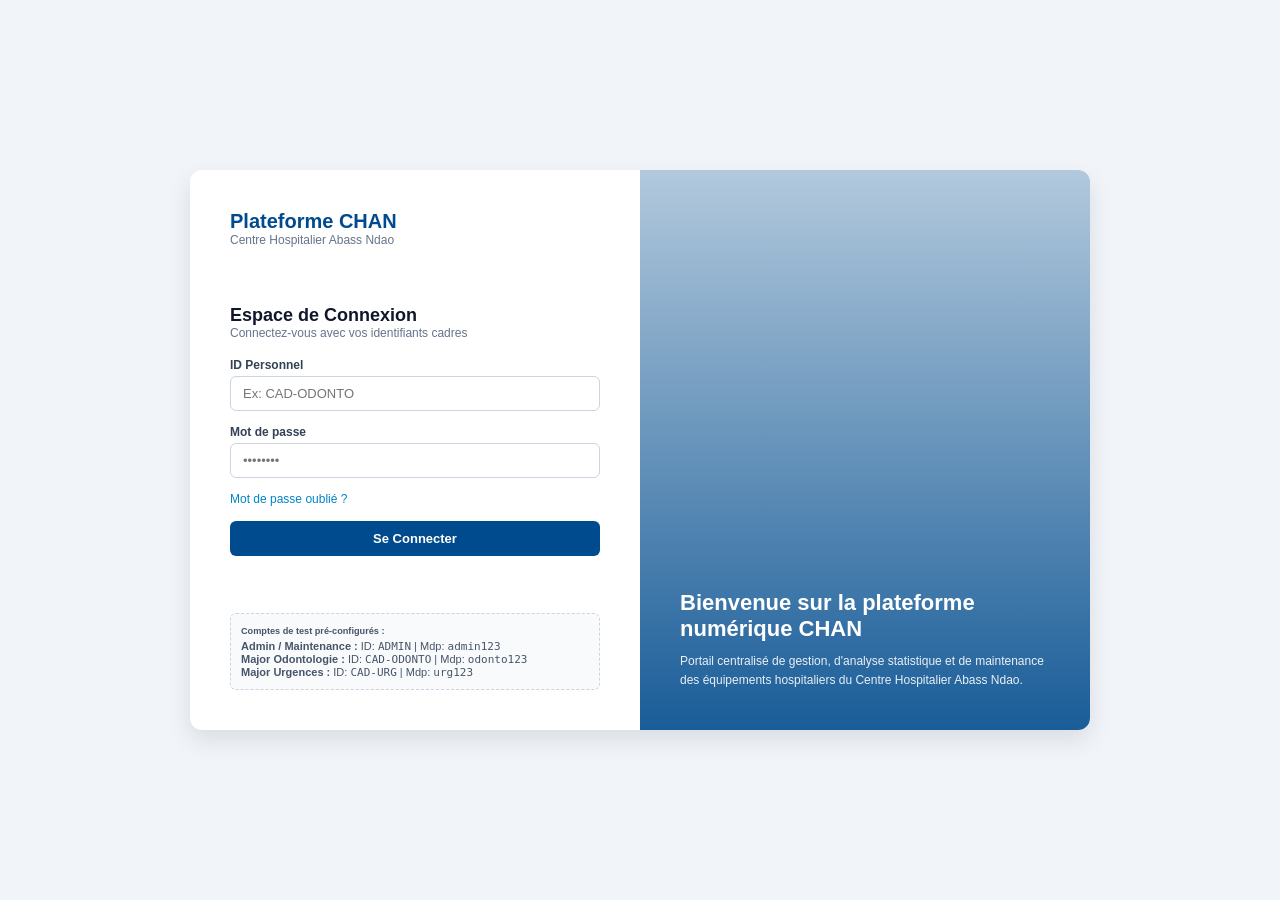
==== login.html @ df3d7df3 "Add files via upload" ====
<!DOCTYPE html>
<html lang="fr">
<head>
  <meta charset="UTF-8">
  <meta name="viewport" content="width=device-width, initial-scale=1.0">
  <title>Connexion - Plateforme Numérique CHAN</title>
  <link rel="stylesheet" href="login.css">
</head>
<body>

  <div class="login-container">
    
    <!-- CÔTÉ GAUCHE : FORMULAIRES -->
    <div class="login-left">
      <div class="brand-header">
        <h2>Plateforme CHAN</h2>
        <p>Centre Hospitalier Abass Ndao</p>
      </div>

      <!-- Formulaire de Connexion -->
      <form id="login-form" class="auth-form">
        <h3>Espace de Connexion</h3>
        <p class="subtitle">Connectez-vous avec vos identifiants cadres</p>

        <div id="error-message" class="alert alert-danger" style="display: none;"></div>

        <div class="form-group">
          <label for="username">ID Personnel</label>
          <input type="text" id="username" placeholder="Ex: CAD-ODONTO" required>
        </div>

        <div class="form-group">
          <label for="password">Mot de passe</label>
          <input type="password" id="password" placeholder="••••••••" required>
        </div>

        <div class="form-actions-links">
          <a href="#" id="link-forgot">Mot de passe oublié ?</a>
        </div>

        <button type="submit" class="btn btn-primary btn-block">Se Connecter</button>
      </form>

      <!-- Formulaire de Réinitialisation (Masqué par défaut) -->
      <form id="reset-form" class="auth-form" style="display: none;">
        <h3>Réinitialisation</h3>
        <p class="subtitle">Entrez votre ID pour recevoir les instructions</p>

        <div id="reset-success-message" class="alert alert-success" style="display: none;"></div>

        <div class="form-group">
          <label for="reset-username">ID Personnel</label>
          <input type="text" id="reset-username" placeholder="Ex: CAD-ODONTO" required>
        </div>

        <button type="submit" class="btn btn-secondary btn-block">Envoyer la demande</button>
        
        <div class="form-actions-links text-center">
          <a href="#" id="link-back-login">← Retour à la connexion</a>
        </div>
      </form>

      <!-- Comptes Démo pour Tester Facilement -->
      <div class="demo-accounts">
        <small><strong>Comptes de test pré-configurés :</strong></small>
        <ul>
          <li><strong>Admin / Maintenance :</strong> ID: <code>ADMIN</code> | Mdp: <code>admin123</code></li>
          <li><strong>Major Odontologie :</strong> ID: <code>CAD-ODONTO</code> | Mdp: <code>odonto123</code></li>
          <li><strong>Major Urgences :</strong> ID: <code>CAD-URG</code> | Mdp: <code>urg123</code></li>
        </ul>
      </div>
    </div>

    <!-- CÔTÉ DROIT : IMAGE ET BIENVENUE -->
    <div class="login-right">
      <div class="overlay"></div>
      <div class="welcome-content">
        <h1>Bienvenue sur la plateforme numérique CHAN</h1>
        <p>Portail centralisé de gestion, d'analyse statistique et de maintenance des équipements hospitaliers du Centre Hospitalier Abass Ndao.</p>
      </div>
    </div>

  </div>

  <script src="login.js"></script>
</body>
</html>
---- login.css ----
* {
  box-sizing: border-box;
  margin: 0;
  padding: 0;
}

body {
  font-family: -apple-system, BlinkMacSystemFont, "Segoe UI", Roboto, sans-serif;
  background-color: #f1f5f9;
  height: 100vh;
  display: flex;
  align-items: center;
  justify-content: center;
}

.login-container {
  display: flex;
  width: 900px;
  max-width: 95%;
  height: 560px;
  background: #ffffff;
  border-radius: 12px;
  box-shadow: 0 10px 25px rgba(0,0,0,0.1);
  overflow: hidden;
}

/* Côté Gauche */
.login-left {
  flex: 1;
  padding: 40px;
  display: flex;
  flex-direction: column;
  justify-content: space-between;
}

.brand-header h2 {
  color: #004b8d;
  font-size: 20px;
}

.brand-header p {
  color: #64748b;
  font-size: 12px;
}

.auth-form h3 {
  font-size: 18px;
  color: #0f172a;
}

.subtitle {
  font-size: 12px;
  color: #64748b;
  margin-bottom: 18px;
}

.form-group {
  margin-bottom: 14px;
}

.form-group label {
  display: block;
  font-size: 12px;
  font-weight: 600;
  color: #334155;
  margin-bottom: 4px;
}

.form-group input {
  width: 100%;
  padding: 9px 12px;
  border: 1px solid #cbd5e1;
  border-radius: 6px;
  font-size: 13px;
  outline: none;
}

.form-group input:focus {
  border-color: #0284c7;
}

.form-actions-links {
  margin-bottom: 15px;
  font-size: 12px;
}

.form-actions-links a {
  color: #0284c7;
  text-decoration: none;
}

.btn {
  padding: 10px;
  border: none;
  border-radius: 6px;
  font-weight: 600;
  cursor: pointer;
  font-size: 13px;
}

.btn-block { width: 100%; }
.btn-primary { background: #004b8d; color: white; }
.btn-secondary { background: #0284c7; color: white; }

.alert {
  padding: 8px 12px;
  font-size: 12px;
  border-radius: 6px;
  margin-bottom: 12px;
}
.alert-danger { background: #fee2e2; color: #991b1b; }
.alert-success { background: #dcfce7; color: #166534; }

.demo-accounts {
  background: #f8fafc;
  padding: 10px;
  border-radius: 6px;
  border: 1px dashed #cbd5e1;
  font-size: 11px;
  color: #475569;
}

.demo-accounts ul {
  list-style: none;
  margin-top: 4px;
}

/* Côté Droit */
.login-right {
  flex: 1;
  background: url('https://images.unsplash.com/photo-1519494026892-80bbd2d6fd0d?auto=format&fit=crop&w=800&q=80') center/cover no-repeat;
  position: relative;
  display: flex;
  align-items: flex-end;
  padding: 40px;
}

.overlay {
  position: absolute;
  top: 0; left: 0; right: 0; bottom: 0;
  background: linear-gradient(to top, rgba(0, 75, 141, 0.9), rgba(0, 75, 141, 0.3));
}

.welcome-content {
  position: relative;
  z-index: 2;
  color: white;
}

.welcome-content h1 {
  font-size: 22px;
  margin-bottom: 10px;
}

.welcome-content p {
  font-size: 12px;
  line-height: 1.6;
  opacity: 0.9;
}

.text-center { text-align: center; }
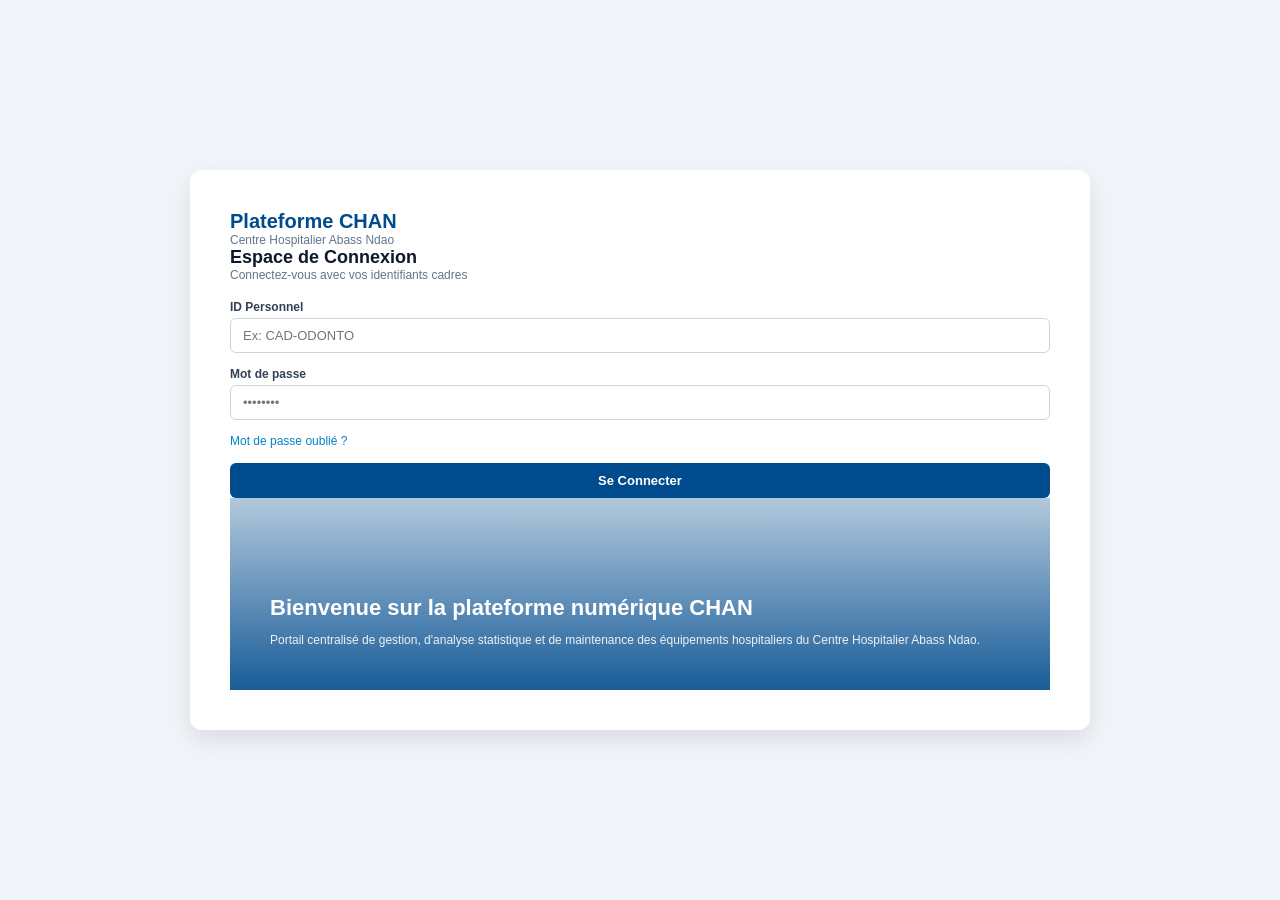
==== commit 084c8005: "Update login.html" ====
--- a/login.html
+++ b/login.html
@@ -60,7 +60,7 @@
         </div>
       </form>
 
-      <!-- Comptes Démo pour Tester Facilement -->
+      <!-- Comptes Démo pour Tester Facilement 
       <div class="demo-accounts">
         <small><strong>Comptes de test pré-configurés :</strong></small>
         <ul>
@@ -69,7 +69,7 @@
           <li><strong>Major Urgences :</strong> ID: <code>CAD-URG</code> | Mdp: <code>urg123</code></li>
         </ul>
       </div>
-    </div>
+    </div> -->
 
     <!-- CÔTÉ DROIT : IMAGE ET BIENVENUE -->
     <div class="login-right">
@@ -84,4 +84,4 @@
 
   <script src="login.js"></script>
 </body>
-</html>+</html>
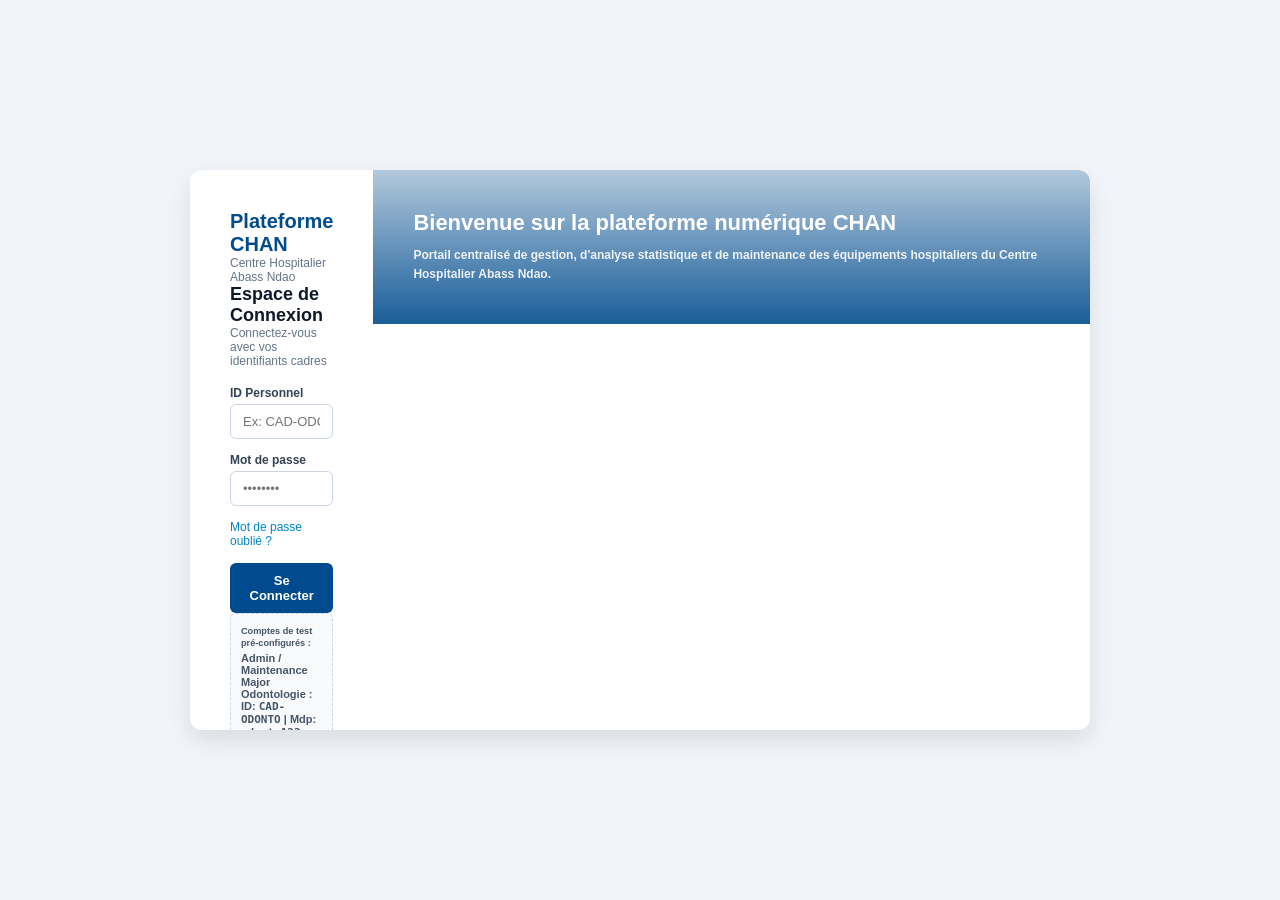
==== commit aba88f24: "Update login.html" ====
--- a/login.html
+++ b/login.html
@@ -60,16 +60,16 @@
         </div>
       </form>
 
-      <!-- Comptes Démo pour Tester Facilement 
+      <!-- Comptes Démo pour Tester Facilement -->
       <div class="demo-accounts">
         <small><strong>Comptes de test pré-configurés :</strong></small>
         <ul>
-          <li><strong>Admin / Maintenance :</strong> ID: <code>ADMIN</code> | Mdp: <code>admin123</code></li>
+          <li><strong>Admin / Maintenance <!--:</strong> ID: <code>ADMIN</code> | Mdp: <code>admin123</code></li>-->
           <li><strong>Major Odontologie :</strong> ID: <code>CAD-ODONTO</code> | Mdp: <code>odonto123</code></li>
           <li><strong>Major Urgences :</strong> ID: <code>CAD-URG</code> | Mdp: <code>urg123</code></li>
         </ul>
       </div>
-    </div> -->
+    </div> 
 
     <!-- CÔTÉ DROIT : IMAGE ET BIENVENUE -->
     <div class="login-right">
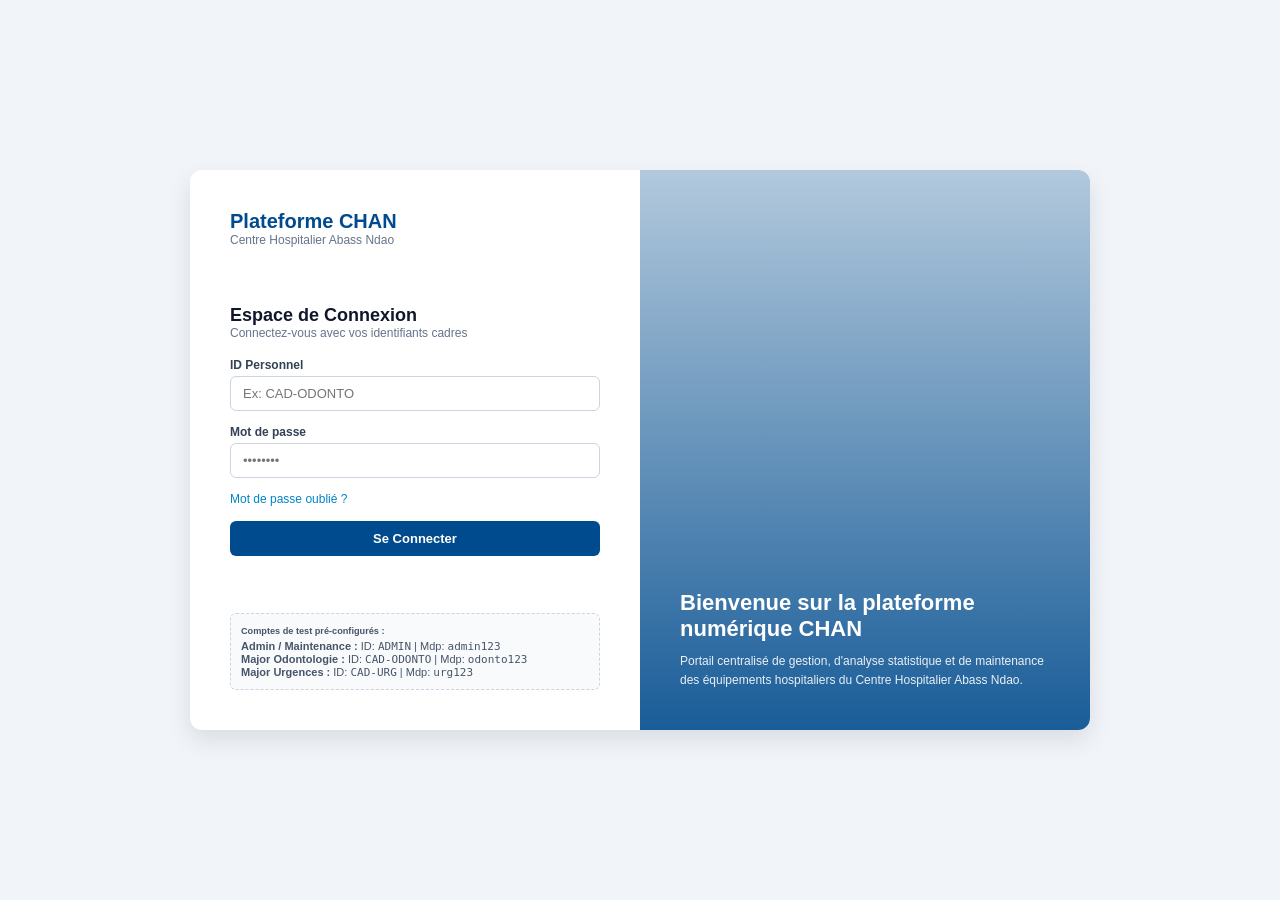
==== commit 7d3886f5: "Update login.html" ====
--- a/login.html
+++ b/login.html
@@ -64,7 +64,7 @@
       <div class="demo-accounts">
         <small><strong>Comptes de test pré-configurés :</strong></small>
         <ul>
-          <li><strong>Admin / Maintenance <!--:</strong> ID: <code>ADMIN</code> | Mdp: <code>admin123</code></li>-->
+          <li><strong>Admin / Maintenance :</strong> ID: <code>ADMIN</code> | Mdp: <code>admin123</code></li>
           <li><strong>Major Odontologie :</strong> ID: <code>CAD-ODONTO</code> | Mdp: <code>odonto123</code></li>
           <li><strong>Major Urgences :</strong> ID: <code>CAD-URG</code> | Mdp: <code>urg123</code></li>
         </ul>
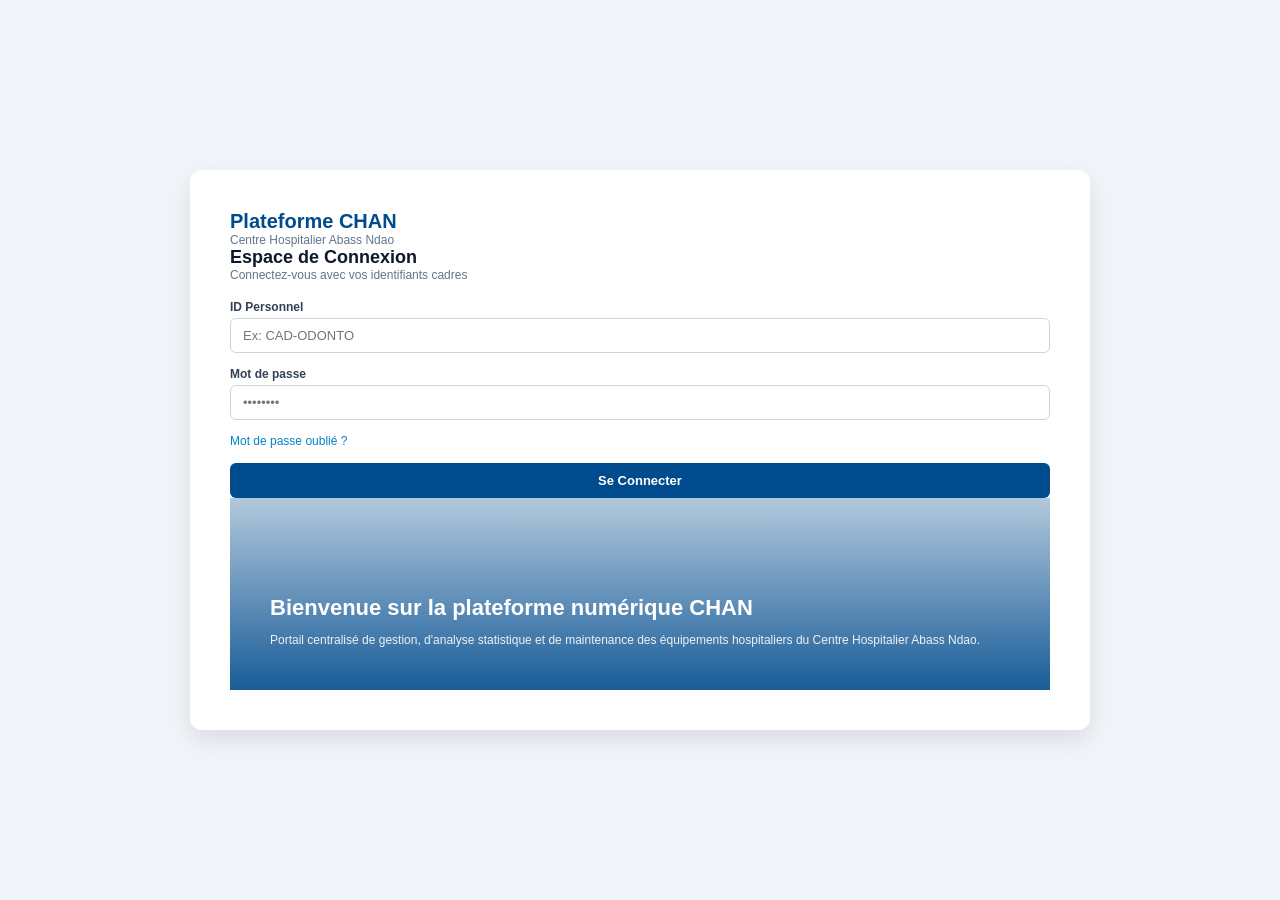
==== commit 633da456: "Update login.html" ====
--- a/login.html
+++ b/login.html
@@ -60,7 +60,7 @@
         </div>
       </form>
 
-      <!-- Comptes Démo pour Tester Facilement -->
+      <!-- Comptes Démo pour Tester Facilement 
       <div class="demo-accounts">
         <small><strong>Comptes de test pré-configurés :</strong></small>
         <ul>
@@ -69,7 +69,7 @@
           <li><strong>Major Urgences :</strong> ID: <code>CAD-URG</code> | Mdp: <code>urg123</code></li>
         </ul>
       </div>
-    </div> 
+    </div> -->
 
     <!-- CÔTÉ DROIT : IMAGE ET BIENVENUE -->
     <div class="login-right">
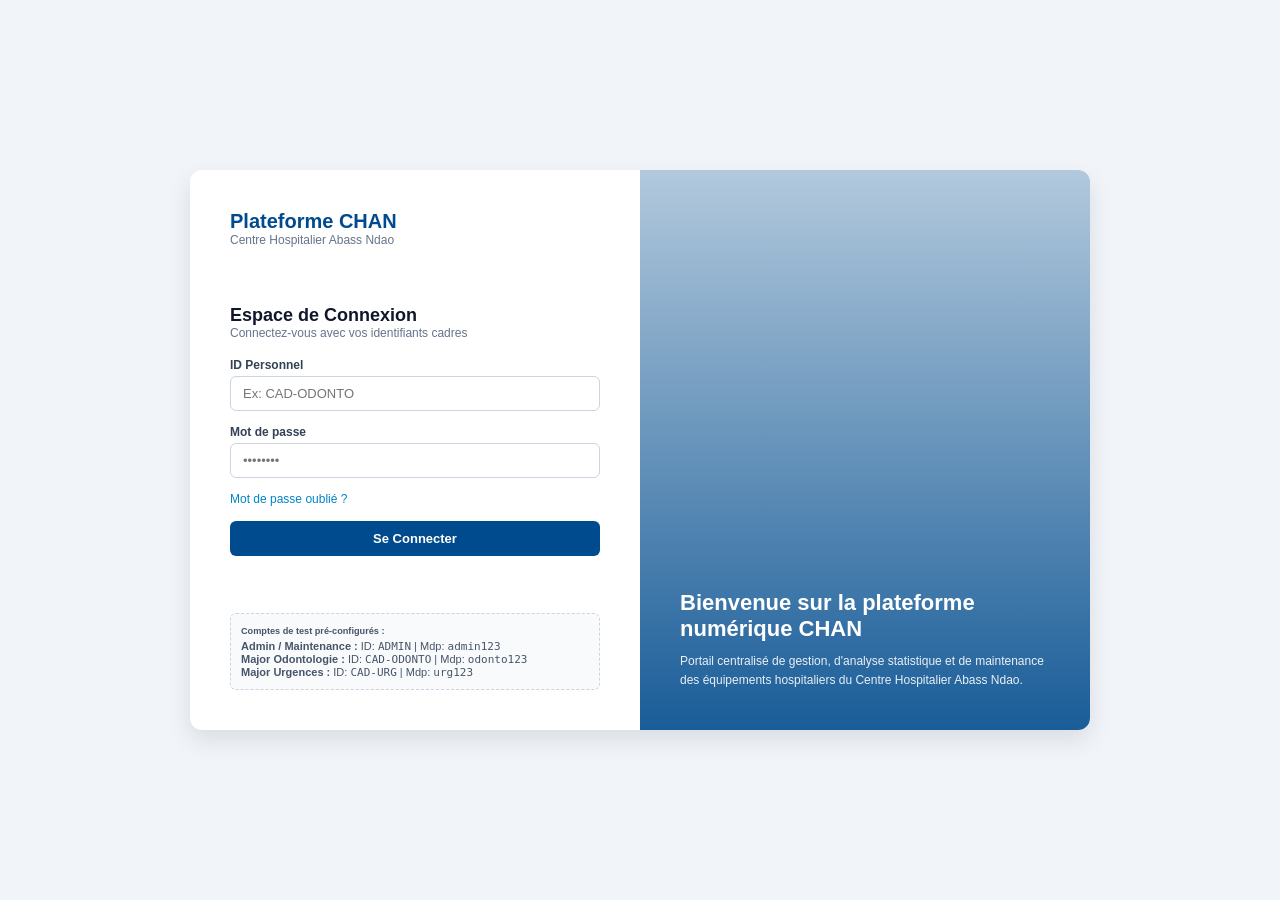
==== commit 1c433170: "Update login.html" ====
--- a/login.html
+++ b/login.html
@@ -60,7 +60,7 @@
         </div>
       </form>
 
-      <!-- Comptes Démo pour Tester Facilement 
+      <!-- Comptes Démo pour Tester Facilement -->
       <div class="demo-accounts">
         <small><strong>Comptes de test pré-configurés :</strong></small>
         <ul>
@@ -69,7 +69,7 @@
           <li><strong>Major Urgences :</strong> ID: <code>CAD-URG</code> | Mdp: <code>urg123</code></li>
         </ul>
       </div>
-    </div> -->
+    </div> 
 
     <!-- CÔTÉ DROIT : IMAGE ET BIENVENUE -->
     <div class="login-right">
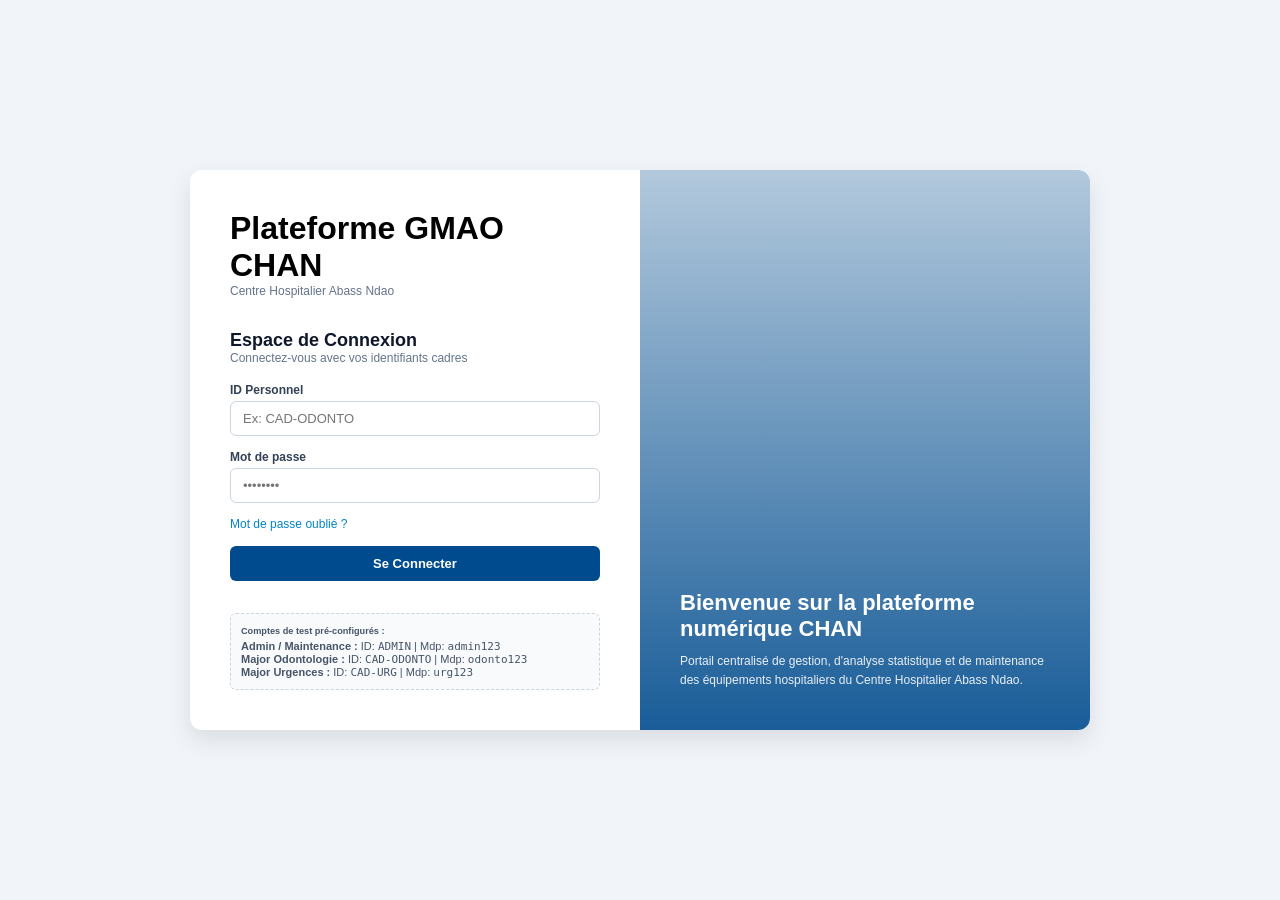
==== commit 97a34f9f: "Revise login form layout and header content Updated the login form header and improved the layout fo" ====
--- a/login.html
+++ b/login.html
@@ -13,7 +13,7 @@
     <!-- CÔTÉ GAUCHE : FORMULAIRES -->
     <div class="login-left">
       <div class="brand-header">
-        <h2>Plateforme CHAN</h2>
+        <h1>Plateforme <strong> GMAO </strong> <br/> CHAN</h1>
         <p>Centre Hospitalier Abass Ndao</p>
       </div>
 
@@ -69,7 +69,7 @@
           <li><strong>Major Urgences :</strong> ID: <code>CAD-URG</code> | Mdp: <code>urg123</code></li>
         </ul>
       </div>
-    </div> 
+    </div>
 
     <!-- CÔTÉ DROIT : IMAGE ET BIENVENUE -->
     <div class="login-right">
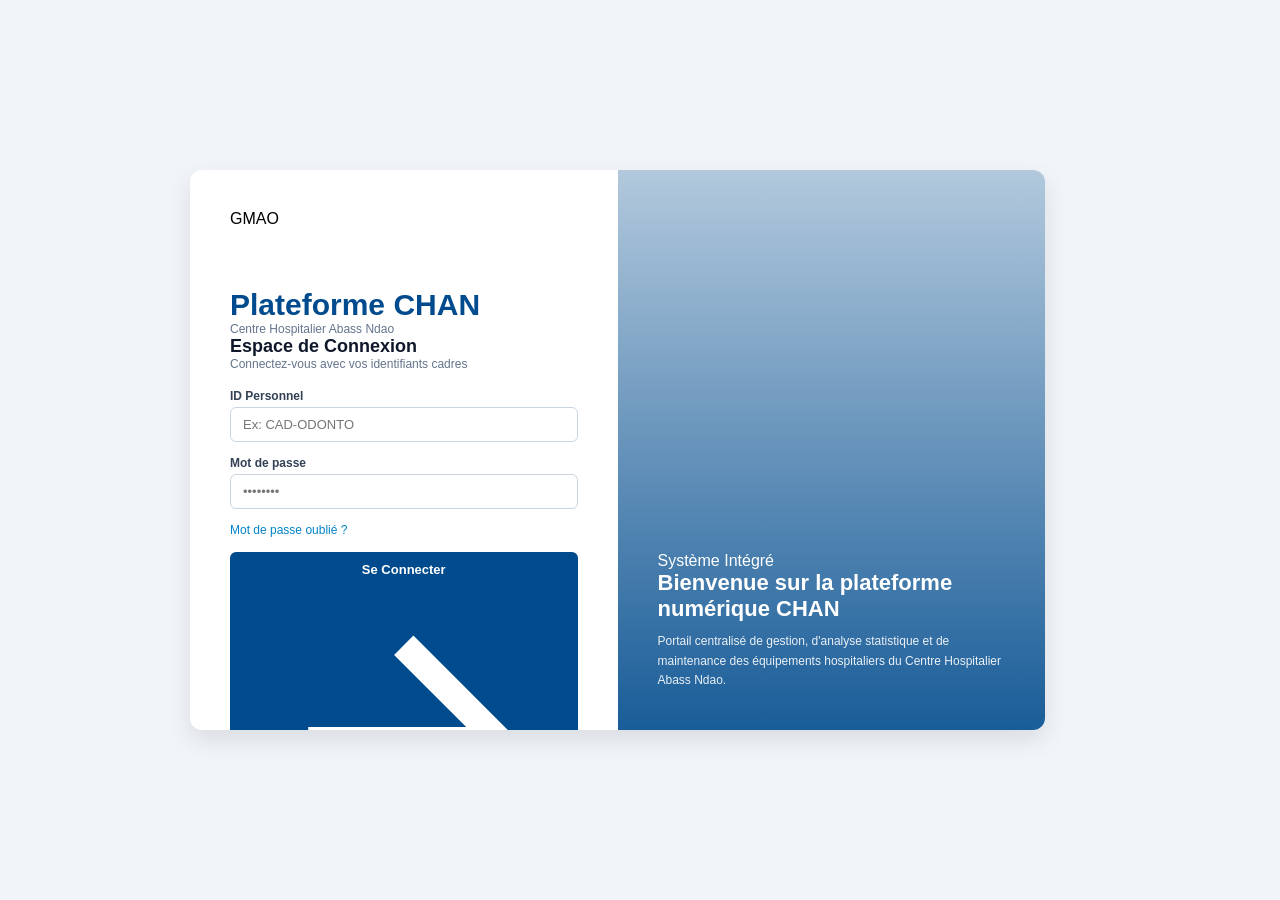
==== commit f712f0ef: "Refactor login.html for improved layout and accessibility Updated the login page layout and improved" ====
--- a/login.html
+++ b/login.html
@@ -1,4 +1,4 @@
-<!DOCTYPE html>
+<!-- <!DOCTYPE html>
 <html lang="fr">
 <head>
   <meta charset="UTF-8">
@@ -10,14 +10,14 @@
 
   <div class="login-container">
     
-    <!-- CÔTÉ GAUCHE : FORMULAIRES -->
+    <!-- CÔTÉ GAUCHE : FORMULAIRES 
     <div class="login-left">
       <div class="brand-header">
         <h1>Plateforme <strong> GMAO </strong> <br/> CHAN</h1>
         <p>Centre Hospitalier Abass Ndao</p>
       </div>
 
-      <!-- Formulaire de Connexion -->
+      <!-- Formulaire de Connexion 
       <form id="login-form" class="auth-form">
         <h3>Espace de Connexion</h3>
         <p class="subtitle">Connectez-vous avec vos identifiants cadres</p>
@@ -41,7 +41,7 @@
         <button type="submit" class="btn btn-primary btn-block">Se Connecter</button>
       </form>
 
-      <!-- Formulaire de Réinitialisation (Masqué par défaut) -->
+      <!-- Formulaire de Réinitialisation (Masqué par défaut) 
       <form id="reset-form" class="auth-form" style="display: none;">
         <h3>Réinitialisation</h3>
         <p class="subtitle">Entrez votre ID pour recevoir les instructions</p>
@@ -60,7 +60,7 @@
         </div>
       </form>
 
-      <!-- Comptes Démo pour Tester Facilement -->
+      <!-- Comptes Démo pour Tester Facilement 
       <div class="demo-accounts">
         <small><strong>Comptes de test pré-configurés :</strong></small>
         <ul>
@@ -71,7 +71,7 @@
       </div>
     </div>
 
-    <!-- CÔTÉ DROIT : IMAGE ET BIENVENUE -->
+    <!-- CÔTÉ DROIT : IMAGE ET BIENVENUE 
     <div class="login-right">
       <div class="overlay"></div>
       <div class="welcome-content">
@@ -84,4 +84,106 @@
 
   <script src="login.js"></script>
 </body>
+</html> -->
+
+<!DOCTYPE html>
+<html lang="fr">
+<head>
+  <meta charset="UTF-8">
+  <meta name="viewport" content="width=device-width, initial-scale=1.0">
+  <title>Connexion - Plateforme Numérique CHAN</title>
+  <link rel="stylesheet" href="login.css">
+</head>
+<body>
+
+  <div class="login-wrapper">
+    <div class="login-container">
+      
+      <!-- CÔTÉ GAUCHE : FORMULAIRES -->
+      <div class="login-left">
+        <div class="brand-header">
+          <div class="logo-badge">GMAO</div>
+          <h1>Plateforme <strong>CHAN</strong></h1>
+          <p>Centre Hospitalier Abass Ndao</p>
+        </div>
+
+        <!-- Formulaire de Connexion -->
+        <form id="login-form" class="auth-form">
+          <div class="form-title-group">
+            <h3>Espace de Connexion</h3>
+            <p class="subtitle">Connectez-vous avec vos identifiants cadres</p>
+          </div>
+
+          <div id="error-message" class="alert alert-danger" style="display: none;"></div>
+
+          <div class="form-group">
+            <label for="username">ID Personnel</label>
+            <input type="text" id="username" placeholder="Ex: CAD-ODONTO" required autocomplete="off">
+          </div>
+
+          <div class="form-group">
+            <label for="password">Mot de passe</label>
+            <input type="password" id="password" placeholder="••••••••" required>
+          </div>
+
+          <div class="form-actions-links">
+            <a href="#" id="link-forgot">Mot de passe oublié ?</a>
+          </div>
+
+          <button type="submit" class="btn btn-primary btn-block">
+            <span>Se Connecter</span>
+            <svg class="btn-icon" viewBox="0 0 24 24" fill="none" stroke="currentColor" stroke-width="2"><path d="M5 12h14M12 5l7 7-7 7"/></svg>
+          </button>
+        </form>
+
+        <!-- Formulaire de Réinitialisation (Masqué par défaut) -->
+        <form id="reset-form" class="auth-form" style="display: none;">
+          <div class="form-title-group">
+            <h3>Réinitialisation</h3>
+            <p class="subtitle">Entrez votre ID pour recevoir les instructions</p>
+          </div>
+
+          <div id="reset-success-message" class="alert alert-success" style="display: none;"></div>
+
+          <div class="form-group">
+            <label for="reset-username">ID Personnel</label>
+            <input type="text" id="reset-username" placeholder="Ex: CAD-ODONTO" required>
+          </div>
+
+          <button type="submit" class="btn btn-secondary btn-block">Envoyer la demande</button>
+          
+          <div class="form-actions-links text-center">
+            <a href="#" id="link-back-login">← Retour à la connexion</a>
+          </div>
+        </form>
+
+        <!-- Comptes Démo pour Tester Facilement -->
+        <div class="demo-accounts">
+          <div class="demo-title">
+            <svg width="14" height="14" viewBox="0 0 24 24" fill="none" stroke="currentColor" stroke-width="2"><circle cx="12" cy="12" r="10"/><line x1="12" y1="16" x2="12" y2="12"/><line x1="12" y1="8" x2="12.01" y2="8"/></svg>
+            <strong>Comptes de test pré-configurés :</strong>
+          </div>
+          <ul>
+            <li><span>Admin / Maint. :</span> <code>DIR</code> / <code>dir123</code></li>
+            <li><span>Odontologie :</span> <code>CAD-ODONTO</code> / <code>odonto123</code></li>
+            <li><span>Urgences :</span> <code>CAD-URG</code> / <code>urg123</code></li>
+          </ul>
+        </div>
+      </div>
+
+      <!-- CÔTÉ DROIT : IMAGE ET BIENVENUE -->
+      <div class="login-right">
+        <div class="overlay"></div>
+        <div class="welcome-content">
+          <div class="badge-tag">Système Intégré</div>
+          <h1>Bienvenue sur la plateforme numérique CHAN</h1>
+          <p>Portail centralisé de gestion, d'analyse statistique et de maintenance des équipements hospitaliers du Centre Hospitalier Abass Ndao.</p>
+        </div>
+      </div>
+
+    </div>
+  </div>
+
+  <script src="login.js"></script>
+</body>
 </html>
--- a/login.css
+++ b/login.css
@@ -33,9 +33,10 @@
   justify-content: space-between;
 }
 
-.brand-header h2 {
+.brand-header h1 {
+  margin-top: 60px;
   color: #004b8d;
-  font-size: 20px;
+  font-size: 30px;
 }
 
 .brand-header p {
@@ -112,6 +113,8 @@
 .alert-success { background: #dcfce7; color: #166534; }
 
 .demo-accounts {
+
+  margin-top: 500px;
   background: #f8fafc;
   padding: 10px;
   border-radius: 6px;
@@ -158,4 +161,4 @@
   opacity: 0.9;
 }
 
-.text-center { text-align: center; }+.text-center { text-align: center; }
--- a/login.css
+++ b/login.css
@@ -33,9 +33,10 @@
   justify-content: space-between;
 }
 
-.brand-header h2 {
+.brand-header h1 {
+  margin-top: 60px;
   color: #004b8d;
-  font-size: 20px;
+  font-size: 30px;
 }
 
 .brand-header p {
@@ -112,6 +113,8 @@
 .alert-success { background: #dcfce7; color: #166534; }
 
 .demo-accounts {
+
+  margin-top: 500px;
   background: #f8fafc;
   padding: 10px;
   border-radius: 6px;
@@ -158,4 +161,4 @@
   opacity: 0.9;
 }
 
-.text-center { text-align: center; }+.text-center { text-align: center; }
